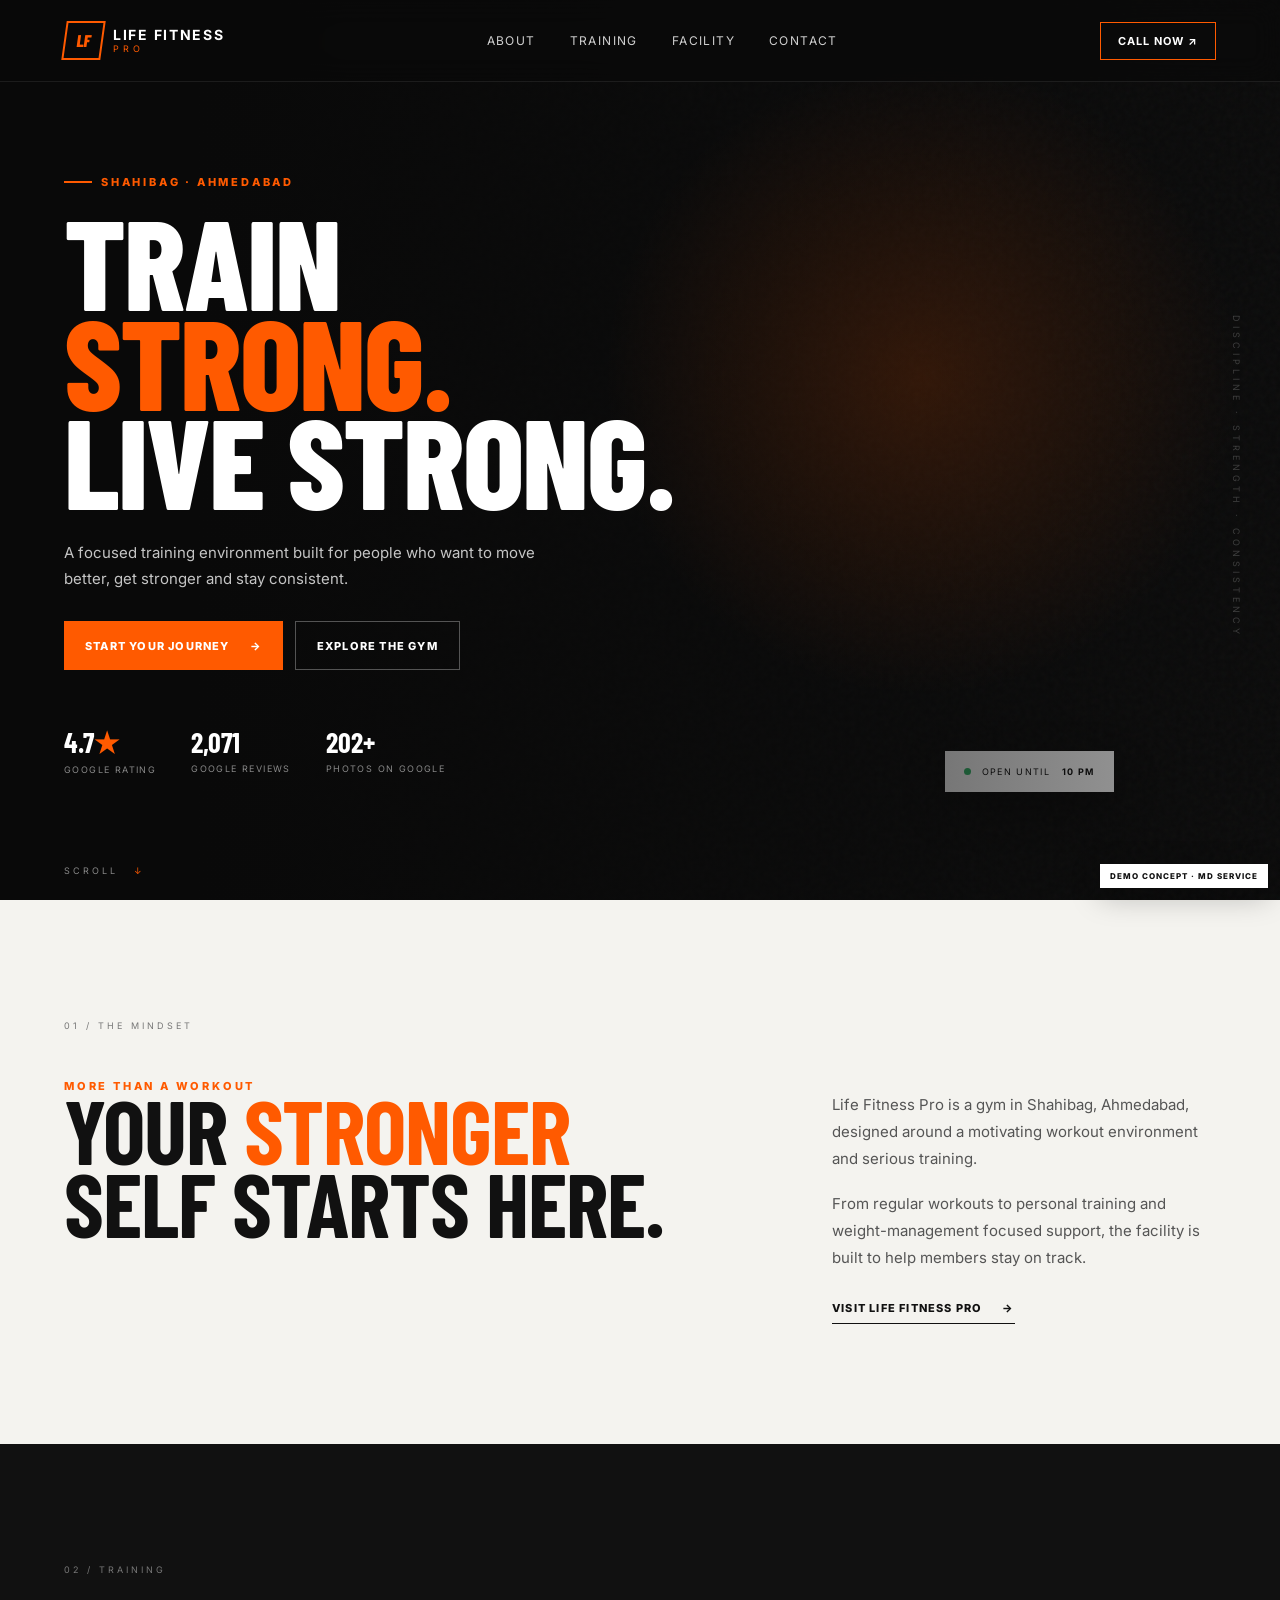
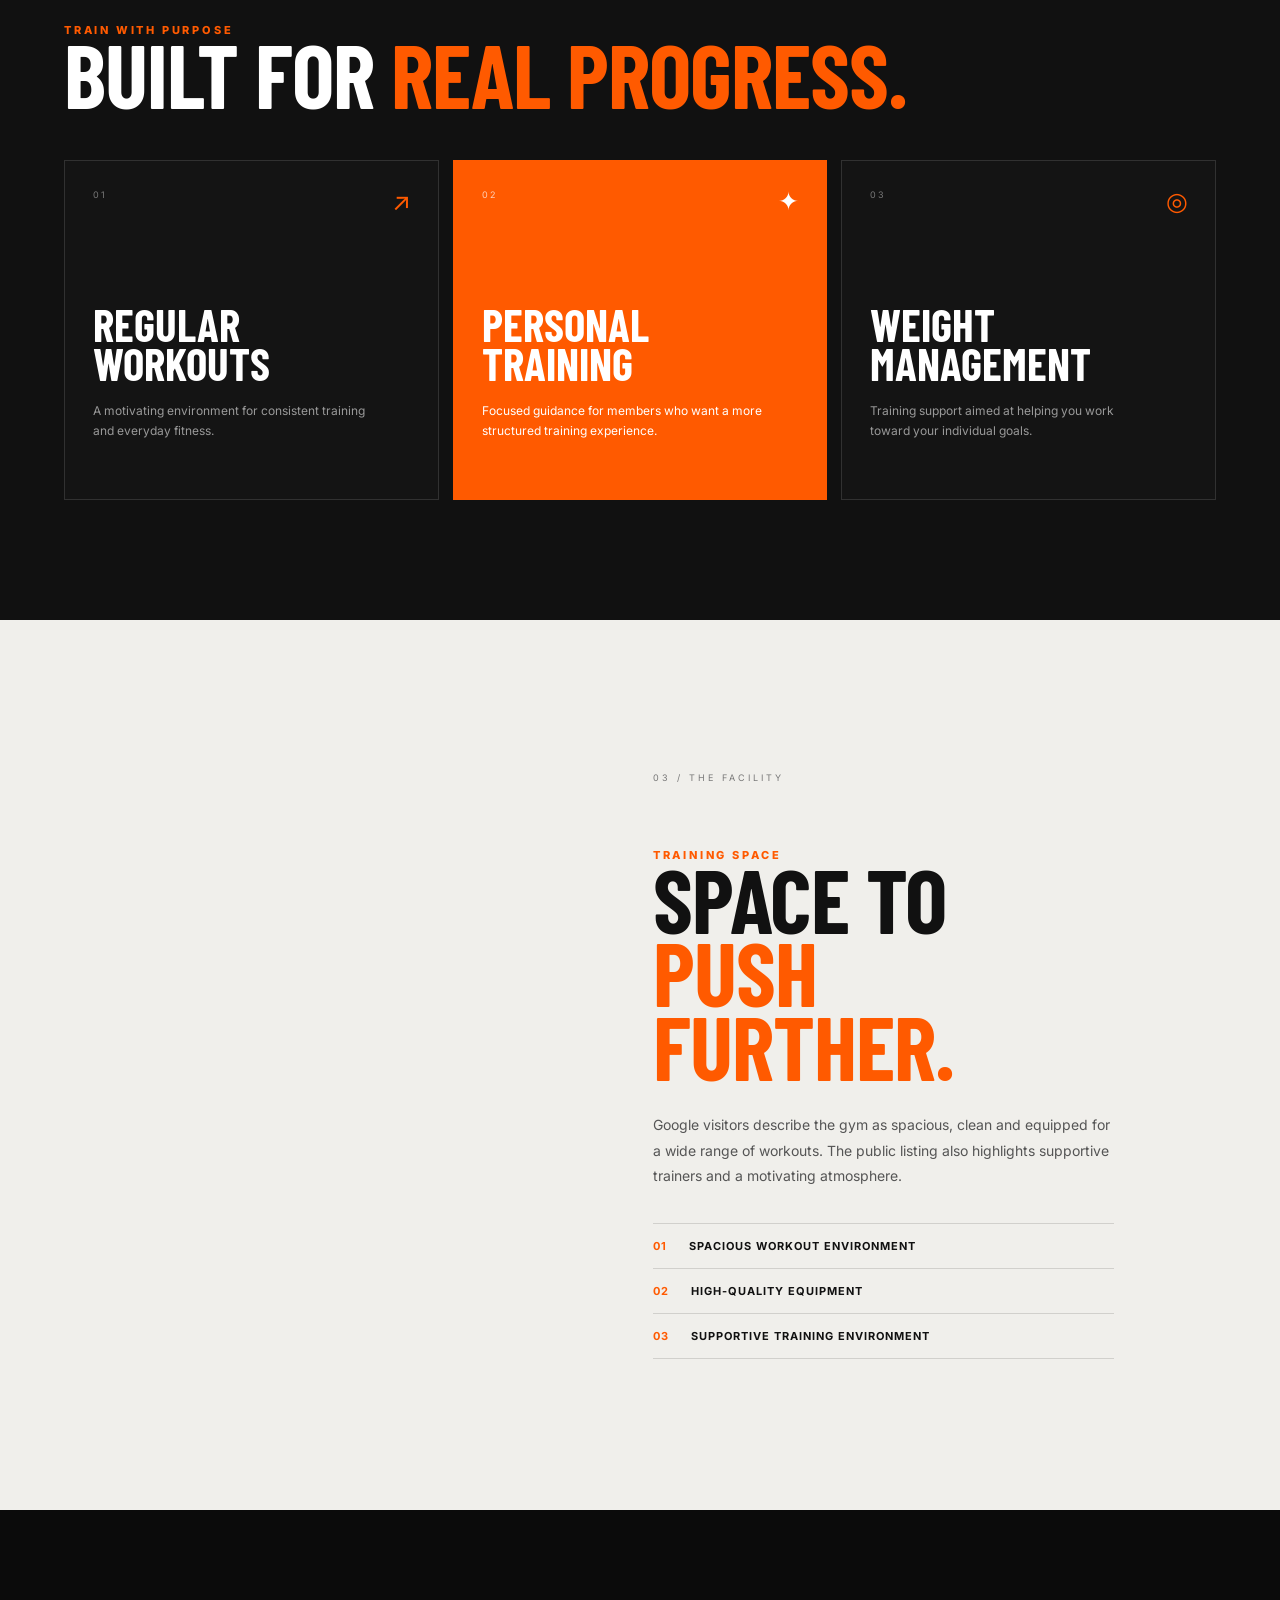
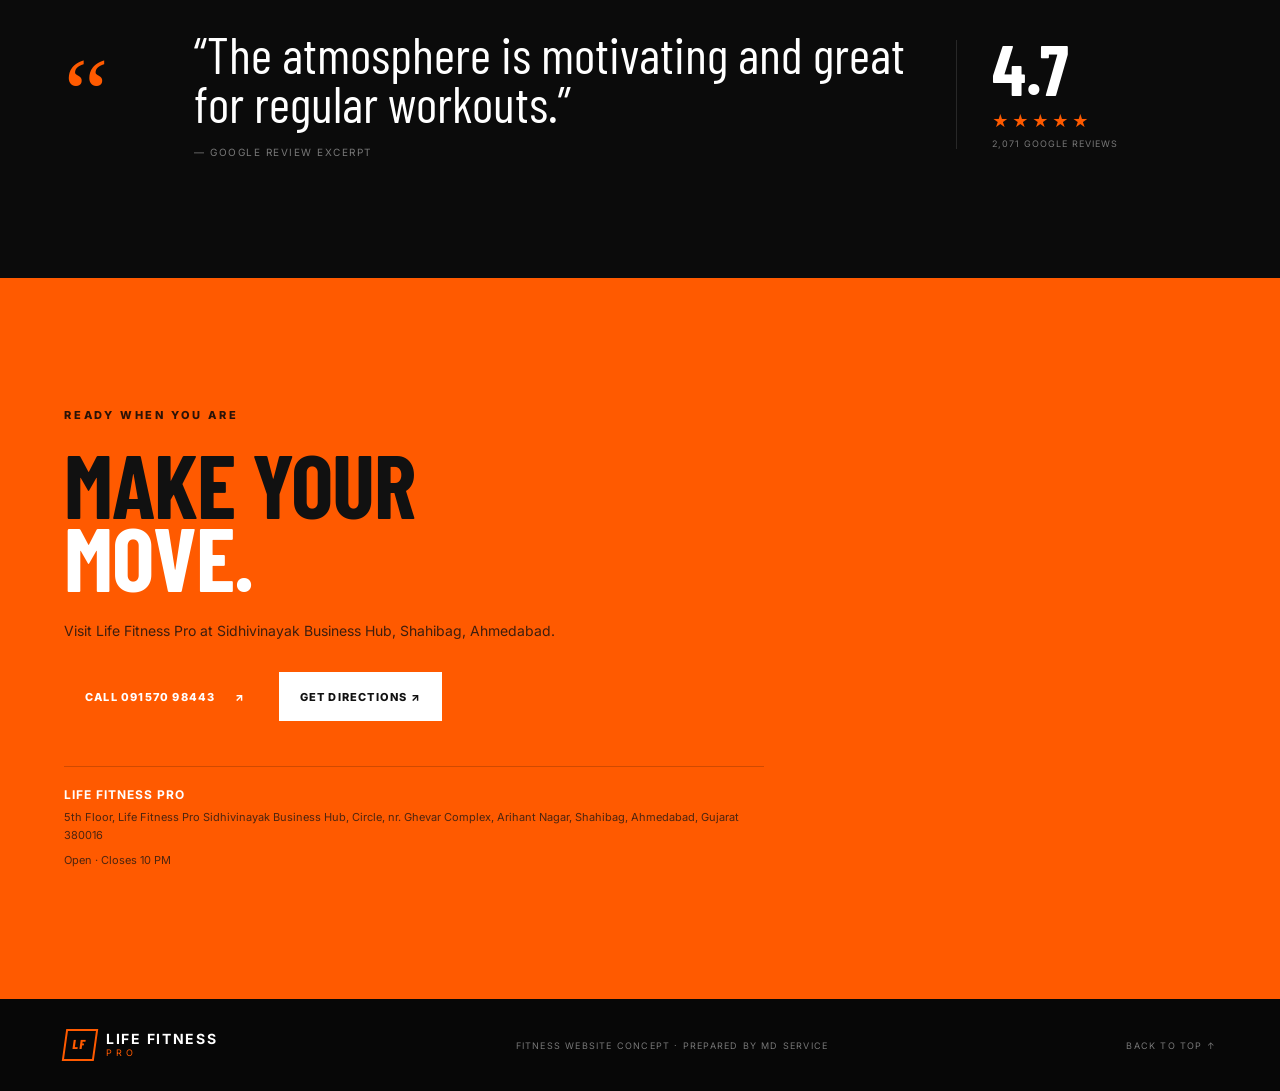
==== index.html @ 83241bb1 "Add files via upload" ====
<!DOCTYPE html>
<html lang="en">
<head>
  <meta charset="UTF-8">
  <meta name="viewport" content="width=device-width, initial-scale=1.0">
  <meta name="theme-color" content="#0b0b0b">
  <meta name="description" content="Life Fitness Pro — modern gym website concept for Shahibag, Ahmedabad.">
  <title>Life Fitness Pro — Train Strong. Live Strong.</title>
  <link rel="preconnect" href="https://fonts.googleapis.com">
  <link rel="preconnect" href="https://fonts.gstatic.com" crossorigin>
  <link href="https://fonts.googleapis.com/css2?family=Barlow+Condensed:wght@500;600;700;800&family=Inter:wght@400;500;600;700;800&display=swap" rel="stylesheet">
  <link rel="stylesheet" href="style.css">
</head>
<body>
  <div class="progress"></div>

  <header class="site-header" id="top">
    <a class="brand" href="#top" aria-label="Life Fitness Pro home">
      <span class="brand-mark">LF</span>
      <span><strong>LIFE FITNESS</strong><small>PRO</small></span>
    </a>
    <nav class="nav" aria-label="Main navigation">
      <a href="#about">About</a>
      <a href="#training">Training</a>
      <a href="#facility">Facility</a>
      <a href="#contact">Contact</a>
    </nav>
    <a class="header-cta" href="tel:+919157098443">Call Now <span>↗</span></a>
    <button class="menu-btn" aria-label="Open menu" aria-expanded="false">☰</button>
  </header>

  <main>
    <section class="hero">
      <div class="hero-noise"></div>
      <div class="hero-content reveal">
        <p class="eyebrow"><span></span> SHAHIBAG · AHMEDABAD</p>
        <h1>TRAIN<br><em>STRONG.</em><br>LIVE STRONG.</h1>
        <p class="hero-copy">A focused training environment built for people who want to move better, get stronger and stay consistent.</p>
        <div class="hero-actions">
          <a class="btn btn-primary" href="tel:+919157098443">Start Your Journey <span>→</span></a>
          <a class="btn btn-ghost" href="#facility">Explore The Gym</a>
        </div>
        <div class="hero-meta">
          <div><strong>4.7<span>★</span></strong><small>Google rating</small></div>
          <div><strong>2,071</strong><small>Google reviews</small></div>
          <div><strong>202+</strong><small>Photos on Google</small></div>
        </div>
      </div>
      <div class="hero-visual" aria-hidden="true">
        <div class="hero-image"></div>
        <div class="vertical-text">DISCIPLINE · STRENGTH · CONSISTENCY</div>
        <div class="floating-card"><span class="pulse"></span> OPEN UNTIL <strong>10 PM</strong></div>
      </div>
      <a class="scroll-cue" href="#about">SCROLL <span>↓</span></a>
    </section>

    <section class="intro section" id="about">
      <div class="section-label reveal">01 / THE MINDSET</div>
      <div class="intro-grid">
        <div class="reveal">
          <p class="kicker">MORE THAN A WORKOUT</p>
          <h2>YOUR <span>STRONGER</span> SELF STARTS HERE.</h2>
        </div>
        <div class="intro-copy reveal">
          <p>Life Fitness Pro is a gym in Shahibag, Ahmedabad, designed around a motivating workout environment and serious training.</p>
          <p>From regular workouts to personal training and weight-management focused support, the facility is built to help members stay on track.</p>
          <a class="text-link" href="#contact">Visit Life Fitness Pro <span>→</span></a>
        </div>
      </div>
    </section>

    <section class="training section" id="training">
      <div class="section-label reveal">02 / TRAINING</div>
      <div class="section-heading reveal">
        <p class="kicker">TRAIN WITH PURPOSE</p>
        <h2>BUILT FOR <span>REAL PROGRESS.</span></h2>
      </div>
      <div class="cards">
        <article class="feature-card reveal">
          <div class="card-number">01</div>
          <div class="card-icon">↗</div>
          <h3>REGULAR<br>WORKOUTS</h3>
          <p>A motivating environment for consistent training and everyday fitness.</p>
        </article>
        <article class="feature-card featured reveal">
          <div class="card-number">02</div>
          <div class="card-icon">✦</div>
          <h3>PERSONAL<br>TRAINING</h3>
          <p>Focused guidance for members who want a more structured training experience.</p>
        </article>
        <article class="feature-card reveal">
          <div class="card-number">03</div>
          <div class="card-icon">◎</div>
          <h3>WEIGHT<br>MANAGEMENT</h3>
          <p>Training support aimed at helping you work toward your individual goals.</p>
        </article>
      </div>
    </section>

    <section class="facility section" id="facility">
      <div class="facility-image reveal"></div>
      <div class="facility-copy reveal">
        <div class="section-label">03 / THE FACILITY</div>
        <p class="kicker">TRAINING SPACE</p>
        <h2>SPACE TO<br><span>PUSH FURTHER.</span></h2>
        <p>Google visitors describe the gym as spacious, clean and equipped for a wide range of workouts. The public listing also highlights supportive trainers and a motivating atmosphere.</p>
        <div class="facility-points">
          <div><span>01</span> Spacious workout environment</div>
          <div><span>02</span> High-quality equipment</div>
          <div><span>03</span> Supportive training environment</div>
        </div>
      </div>
    </section>

    <section class="social-proof section">
      <div class="quote-mark">“</div>
      <div class="quote reveal">
        <p>“The atmosphere is motivating and great for regular workouts.”</p>
        <small>— Google review excerpt</small>
      </div>
      <div class="rating reveal">
        <strong>4.7</strong>
        <span>★★★★★</span>
        <small>2,071 Google reviews</small>
      </div>
    </section>

    <section class="visit section" id="contact">
      <div class="visit-inner reveal">
        <p class="kicker">READY WHEN YOU ARE</p>
        <h2>MAKE YOUR<br><span>MOVE.</span></h2>
        <p>Visit Life Fitness Pro at Sidhivinayak Business Hub, Shahibag, Ahmedabad.</p>
        <div class="visit-actions">
          <a class="btn btn-primary" href="tel:+919157098443">Call 091570 98443 <span>↗</span></a>
          <a class="btn btn-light" href="https://www.google.com/maps/search/?api=1&query=Life%20Fitness%20Pro%2C%20Shahibag%2C%20Ahmedabad" target="_blank" rel="noopener">Get Directions ↗</a>
        </div>
        <div class="address">
          <strong>Life Fitness Pro</strong>
          <span>5th Floor, Life Fitness Pro Sidhivinayak Business Hub, Circle, nr. Ghevar Complex, Arihant Nagar, Shahibag, Ahmedabad, Gujarat 380016</span>
          <span>Open · Closes 10 PM</span>
        </div>
      </div>
    </section>
  </main>

  <footer>
    <div class="brand footer-brand">
      <span class="brand-mark">LF</span>
      <span><strong>LIFE FITNESS</strong><small>PRO</small></span>
    </div>
    <p>Fitness website concept · Prepared by MD Service</p>
    <a href="#top">Back to top ↑</a>
  </footer>

  <div class="demo-badge">DEMO CONCEPT · MD SERVICE</div>
  <script src="script.js"></script>
</body>
</html>
---- style.css ----
*{box-sizing:border-box;margin:0;padding:0}
:root{--orange:#ff5a00;--orange2:#ff7a18;--black:#090909;--dark:#111;--light:#f4f3ef;--muted:#aaa;--line:rgba(255,255,255,.12)}
html{scroll-behavior:smooth}
body{font-family:Inter,Arial,sans-serif;background:var(--black);color:#fff;overflow-x:hidden}
a{text-decoration:none;color:inherit}
.site-header{height:82px;padding:0 5vw;display:flex;align-items:center;justify-content:space-between;position:fixed;top:0;left:0;right:0;z-index:50;background:rgba(9,9,9,.68);backdrop-filter:blur(14px);border-bottom:1px solid rgba(255,255,255,.08)}
.brand{display:flex;align-items:center;gap:10px;line-height:.85}
.brand-mark{display:grid;place-items:center;width:39px;height:39px;border:2px solid var(--orange);color:var(--orange);font-family:"Barlow Condensed";font-weight:800;font-size:17px;transform:skew(-8deg)}
.brand strong{display:block;font-size:14px;letter-spacing:1.7px}
.brand small{display:block;color:var(--orange);font-size:9px;letter-spacing:4px;margin-top:4px}
.nav{display:flex;gap:34px;color:#d0d0d0;font-size:12px;text-transform:uppercase;letter-spacing:1.4px}
.nav a{transition:.25s}.nav a:hover{color:var(--orange)}
.header-cta{border:1px solid var(--orange);padding:11px 17px;font-size:11px;font-weight:700;text-transform:uppercase;letter-spacing:1px;transition:.25s}.header-cta:hover{background:var(--orange)}
.menu-btn{display:none;background:none;border:0;color:#fff;font-size:24px}
.hero{min-height:100svh;position:relative;display:flex;align-items:center;padding:120px 5vw 70px;overflow:hidden;background:#0b0b0b}
.hero:before{content:"";position:absolute;inset:0;background:radial-gradient(circle at 72% 42%,rgba(255,90,0,.16),transparent 30%),linear-gradient(90deg,#090909 15%,rgba(9,9,9,.78) 45%,rgba(9,9,9,.35) 100%);z-index:2}
.hero-noise{position:absolute;inset:0;opacity:.08;background-image:url("data:image/svg+xml,%3Csvg viewBox='0 0 180 180' xmlns='http://www.w3.org/2000/svg'%3E%3Cfilter id='n'%3E%3CfeTurbulence type='fractalNoise' baseFrequency='.9' numOctaves='3' stitchTiles='stitch'/%3E%3C/filter%3E%3Crect width='100%25' height='100%25' filter='url(%23n)' opacity='.6'/%3E%3C/svg%3E")}
.hero-content{position:relative;z-index:4;width:min(660px)}
.eyebrow,.kicker{font-size:11px;letter-spacing:2.8px;color:var(--orange);font-weight:800;text-transform:uppercase}
.eyebrow{display:flex;gap:9px;align-items:center;margin-bottom:22px}.eyebrow span{width:28px;height:2px;background:var(--orange)}
h1,h2,h3{font-family:"Barlow Condensed",Impact,sans-serif;text-transform:uppercase}
h1{font-size:clamp(64px,10vw,138px);line-height:.78;letter-spacing:-2px;font-weight:800}
h1 em{font-style:normal;color:var(--orange)}
.hero-copy{max-width:520px;color:#c5c5c5;line-height:1.7;font-size:15px;margin:30px 0}
.hero-actions{display:flex;gap:12px;flex-wrap:wrap}
.btn{display:inline-flex;align-items:center;justify-content:center;gap:20px;padding:15px 21px;text-transform:uppercase;letter-spacing:1.2px;font-size:11px;font-weight:800;transition:.3s;min-height:49px}
.btn-primary{background:var(--orange);color:#fff}.btn-primary:hover{background:#ff711f;transform:translateY(-2px)}
.btn-ghost{border:1px solid rgba(255,255,255,.3);color:#fff}.btn-ghost:hover{border-color:var(--orange);color:var(--orange)}
.hero-meta{display:flex;gap:35px;margin-top:55px}.hero-meta div{display:flex;flex-direction:column;gap:4px}.hero-meta strong{font-family:"Barlow Condensed";font-size:28px}.hero-meta strong span{color:var(--orange)}.hero-meta small{font-size:9px;text-transform:uppercase;letter-spacing:1.4px;color:#888}
.hero-visual{position:absolute;inset:0;z-index:1}
.hero-image{position:absolute;right:0;top:0;width:64%;height:100%;background-image:url("https://images.unsplash.com/photo-1534438327276-14e5300c3a48?auto=format&fit=crop&w=1600&q=85");background-size:cover;background-position:center;filter:grayscale(1) contrast(1.1)}
.vertical-text{position:absolute;right:3%;top:35%;writing-mode:vertical-rl;color:rgba(255,255,255,.32);font-size:9px;letter-spacing:4px}
.floating-card{position:absolute;right:13%;bottom:12%;z-index:4;background:#fff;color:#111;padding:15px 19px;font-size:9px;letter-spacing:1.3px;box-shadow:0 15px 40px rgba(0,0,0,.35)}.floating-card strong{margin-left:8px}.pulse{display:inline-block;width:7px;height:7px;background:#35b86b;border-radius:50%;margin-right:7px}
.scroll-cue{position:absolute;bottom:24px;left:5vw;z-index:5;font-size:9px;letter-spacing:3px;color:#888}.scroll-cue span{color:var(--orange);margin-left:10px}
.section{padding:120px 5vw}.section-label{font-size:9px;color:#777;letter-spacing:3px;margin-bottom:48px}
.intro{background:var(--light);color:#111}.intro-grid{display:grid;grid-template-columns:1.25fr .75fr;gap:10vw}.intro h2,.section-heading h2,.facility h2,.visit h2{font-size:clamp(54px,7vw,98px);line-height:.82;letter-spacing:-1px}.intro h2 span,.section-heading h2 span,.facility h2 span,.visit h2 span{color:var(--orange)}
.intro-copy{padding-top:12px;max-width:490px}.intro-copy p{font-size:15px;line-height:1.8;color:#555;margin-bottom:18px}.text-link{display:inline-flex;gap:20px;color:#111;font-size:11px;font-weight:800;text-transform:uppercase;letter-spacing:1.2px;margin-top:12px;border-bottom:1px solid #111;padding-bottom:8px}
.training{background:#111}.section-heading{margin-bottom:50px}.cards{display:grid;grid-template-columns:repeat(3,1fr);gap:14px}.feature-card{min-height:340px;border:1px solid var(--line);padding:28px;position:relative;transition:.35s;background:#141414}.feature-card:hover{transform:translateY(-8px);border-color:rgba(255,90,0,.55)}.feature-card.featured{background:var(--orange);border-color:var(--orange)}.card-number{font-size:9px;letter-spacing:2px;color:#777}.featured .card-number{color:#ffd0b5}.card-icon{position:absolute;right:27px;top:25px;font-size:25px;color:var(--orange)}.featured .card-icon{color:#fff}.feature-card h3{font-size:45px;line-height:.86;margin-top:105px}.feature-card p{font-size:12px;line-height:1.7;color:#999;max-width:280px;margin-top:18px}.featured p{color:#fff}
.facility{display:grid;grid-template-columns:1fr 1fr;gap:7vw;background:#f0efeb;color:#111;padding-left:0}.facility-image{min-height:650px;background:url("https://images.unsplash.com/photo-1581009146145-b5ef050c2e1a?auto=format&fit=crop&w=1300&q=85") center/cover;filter:grayscale(1)}.facility-copy{padding:25px 8vw 25px 0;display:flex;flex-direction:column;justify-content:center}.facility-copy .section-label{color:#777;margin-bottom:65px}.facility-copy>p:not(.kicker){color:#555;line-height:1.8;font-size:14px;max-width:540px;margin-top:30px}.facility-points{border-top:1px solid #d1d0cc;margin-top:35px}.facility-points div{padding:15px 0;border-bottom:1px solid #d1d0cc;font-size:11px;text-transform:uppercase;letter-spacing:1px;font-weight:700}.facility-points span{color:var(--orange);margin-right:18px}
.social-proof{display:grid;grid-template-columns:100px 1fr 260px;align-items:center;gap:30px;background:#0b0b0b}.quote-mark{font-family:Georgia;font-size:100px;color:var(--orange);line-height:.5}.quote p{font-family:"Barlow Condensed";font-size:clamp(32px,4vw,55px);line-height:.95;max-width:760px}.quote small{display:block;color:#777;margin-top:18px;font-size:10px;text-transform:uppercase;letter-spacing:1.5px}.rating{border-left:1px solid var(--line);padding-left:35px;display:flex;flex-direction:column}.rating strong{font-family:"Barlow Condensed";font-size:70px;line-height:.8}.rating span{color:var(--orange);letter-spacing:3px;margin:15px 0 7px}.rating small{font-size:9px;color:#777;text-transform:uppercase;letter-spacing:1px}
.visit{background:var(--orange);padding:130px 5vw}.visit-inner{max-width:850px}.visit .kicker{color:#2b1307}.visit h2{margin:25px 0;color:#111}.visit h2 span{color:#fff}.visit p:not(.kicker){color:#3e1e0e;max-width:600px;line-height:1.7;font-size:14px}.visit-actions{display:flex;gap:12px;margin-top:30px;flex-wrap:wrap}.btn-light{background:#fff;color:#111}.btn-light:hover{background:#111;color:#fff}.address{display:flex;flex-direction:column;gap:7px;margin-top:45px;border-top:1px solid rgba(0,0,0,.18);padding-top:20px;max-width:700px}.address strong{text-transform:uppercase;letter-spacing:1px;font-size:12px}.address span{font-size:11px;line-height:1.6;color:#4d250f}
footer{display:flex;justify-content:space-between;align-items:center;padding:30px 5vw;background:#070707;color:#777;font-size:9px;text-transform:uppercase;letter-spacing:1.2px}.footer-brand{color:#fff}.footer-brand .brand-mark{width:32px;height:32px;font-size:13px}
.demo-badge{position:fixed;bottom:12px;right:12px;z-index:100;background:#fff;color:#111;padding:7px 10px;font-size:8px;letter-spacing:1px;font-weight:800;box-shadow:0 8px 30px #0004}
.progress{position:fixed;top:0;left:0;width:0;height:3px;background:var(--orange);z-index:100}
.reveal{opacity:0;transform:translateY(25px);transition:opacity .8s ease,transform .8s ease}.reveal.visible{opacity:1;transform:none}
@media(max-width:800px){
 .site-header{height:68px;padding:0 5vw}.nav,.header-cta{display:none}.menu-btn{display:block}
 .hero{padding-top:100px;align-items:flex-end;min-height:92svh}.hero-image{width:100%;opacity:.38}.hero:before{background:linear-gradient(180deg,rgba(9,9,9,.7) 0%,rgba(9,9,9,.65) 38%,#090909 88%)}
 .hero-content{padding-bottom:25px}.hero-copy{font-size:13px;margin:23px 0}.hero-meta{margin-top:35px;gap:20px}.hero-meta strong{font-size:23px}.hero-meta small{font-size:7px}.floating-card{right:5%;bottom:7%;padding:11px}.vertical-text{display:none}
 .nav.open{display:flex;position:absolute;top:68px;left:0;right:0;padding:20px 5vw;background:#111;flex-direction:column;gap:20px}
 .section{padding:80px 6vw}.section-label{margin-bottom:35px}.intro-grid,.cards,.facility,.social-proof{grid-template-columns:1fr}.intro-copy{padding-top:0}.cards{gap:10px}.feature-card{min-height:285px}.feature-card h3{margin-top:85px}.facility-image{min-height:420px}.facility-copy{padding:70px 6vw}.facility-copy .section-label{margin-bottom:40px}.social-proof{gap:25px}.rating{border-left:0;border-top:1px solid var(--line);padding:25px 0 0}.visit{padding:90px 6vw}footer{flex-direction:column;align-items:flex-start;gap:20px}
 .demo-badge{font-size:7px}
}
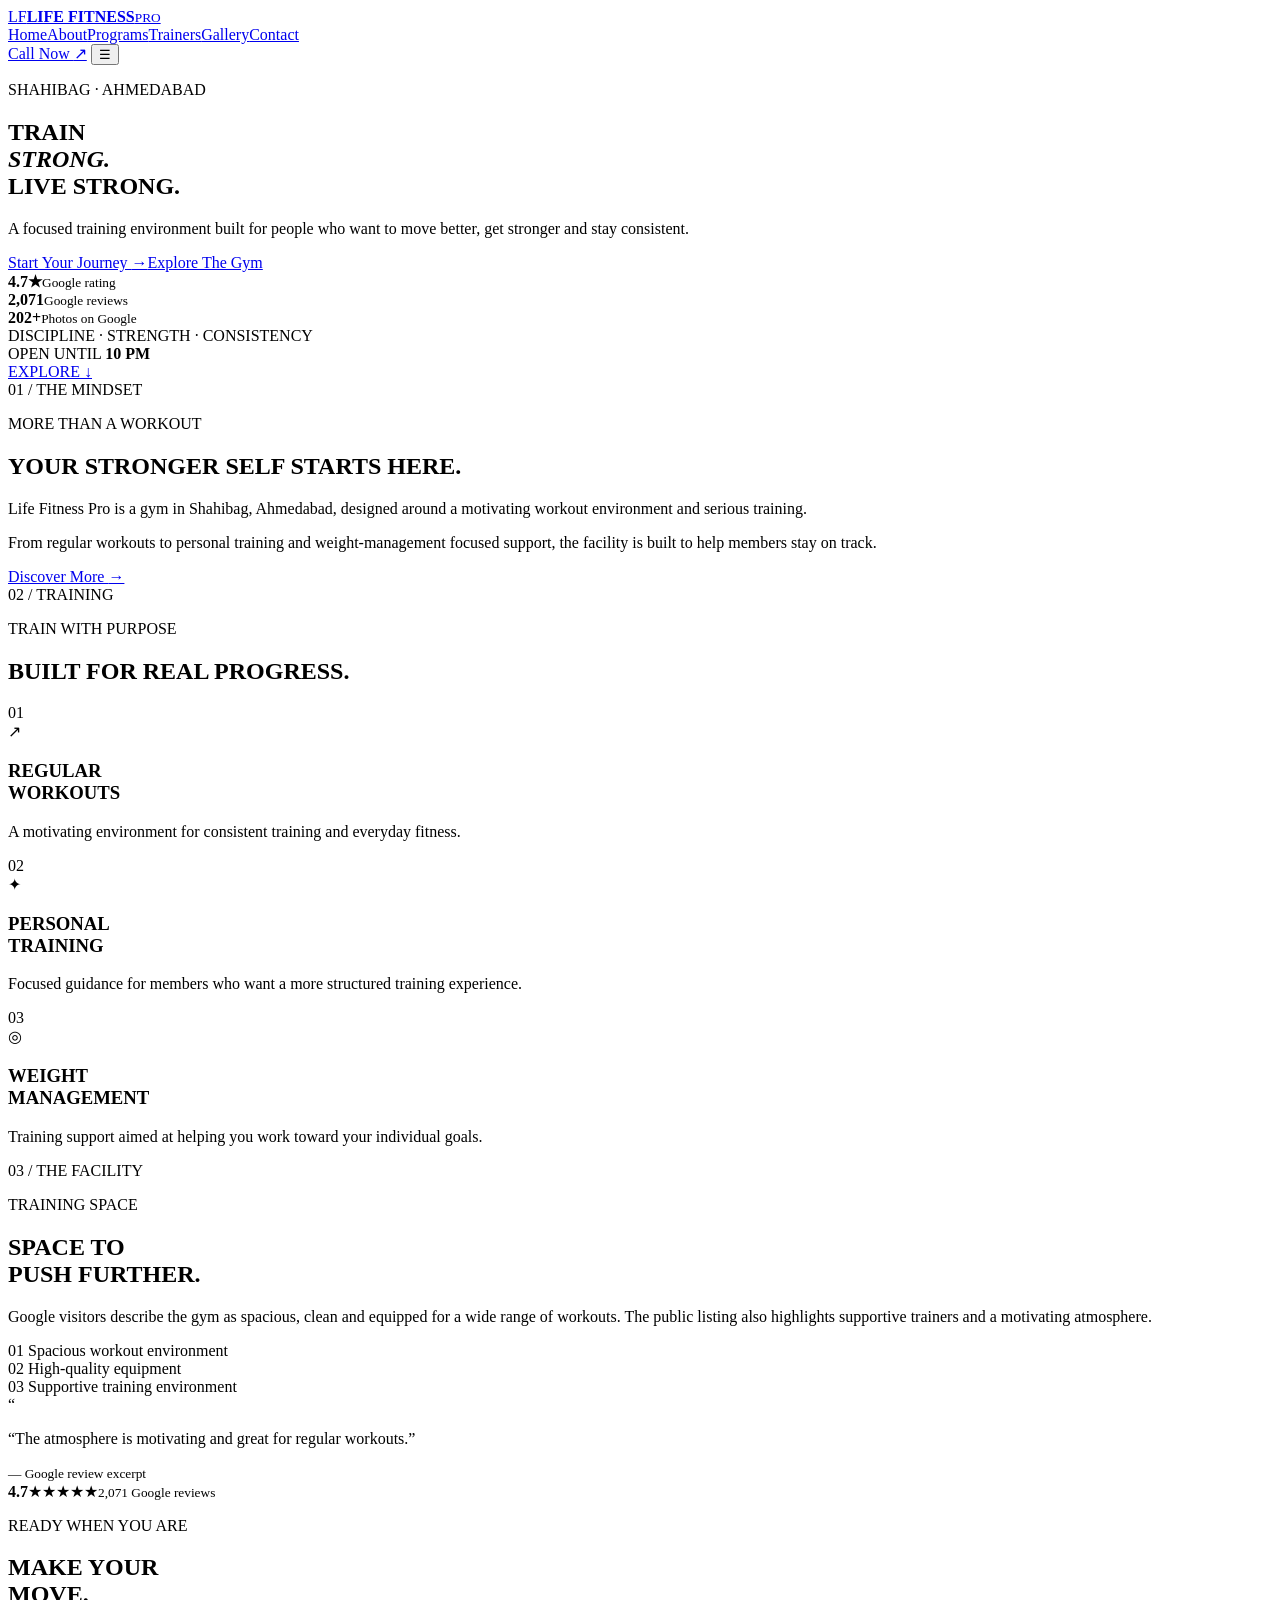
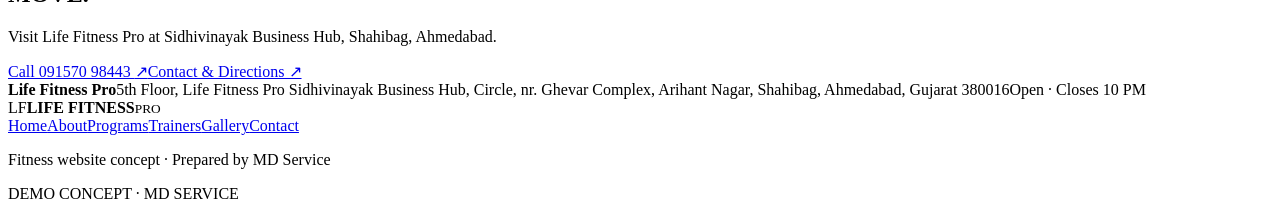
==== commit df058c92: "Add files via upload" ====
--- a/index.html
+++ b/index.html
@@ -1,158 +1,27 @@
 <!DOCTYPE html>
 <html lang="en">
 <head>
-  <meta charset="UTF-8">
-  <meta name="viewport" content="width=device-width, initial-scale=1.0">
-  <meta name="theme-color" content="#0b0b0b">
-  <meta name="description" content="Life Fitness Pro — modern gym website concept for Shahibag, Ahmedabad.">
-  <title>Life Fitness Pro — Train Strong. Live Strong.</title>
-  <link rel="preconnect" href="https://fonts.googleapis.com">
-  <link rel="preconnect" href="https://fonts.gstatic.com" crossorigin>
-  <link href="https://fonts.googleapis.com/css2?family=Barlow+Condensed:wght@500;600;700;800&family=Inter:wght@400;500;600;700;800&display=swap" rel="stylesheet">
-  <link rel="stylesheet" href="style.css">
-</head>
-<body>
-  <div class="progress"></div>
-
-  <header class="site-header" id="top">
-    <a class="brand" href="#top" aria-label="Life Fitness Pro home">
-      <span class="brand-mark">LF</span>
-      <span><strong>LIFE FITNESS</strong><small>PRO</small></span>
-    </a>
-    <nav class="nav" aria-label="Main navigation">
-      <a href="#about">About</a>
-      <a href="#training">Training</a>
-      <a href="#facility">Facility</a>
-      <a href="#contact">Contact</a>
-    </nav>
-    <a class="header-cta" href="tel:+919157098443">Call Now <span>↗</span></a>
-    <button class="menu-btn" aria-label="Open menu" aria-expanded="false">☰</button>
-  </header>
-
-  <main>
-    <section class="hero">
-      <div class="hero-noise"></div>
-      <div class="hero-content reveal">
-        <p class="eyebrow"><span></span> SHAHIBAG · AHMEDABAD</p>
-        <h1>TRAIN<br><em>STRONG.</em><br>LIVE STRONG.</h1>
-        <p class="hero-copy">A focused training environment built for people who want to move better, get stronger and stay consistent.</p>
-        <div class="hero-actions">
-          <a class="btn btn-primary" href="tel:+919157098443">Start Your Journey <span>→</span></a>
-          <a class="btn btn-ghost" href="#facility">Explore The Gym</a>
-        </div>
-        <div class="hero-meta">
-          <div><strong>4.7<span>★</span></strong><small>Google rating</small></div>
-          <div><strong>2,071</strong><small>Google reviews</small></div>
-          <div><strong>202+</strong><small>Photos on Google</small></div>
-        </div>
-      </div>
-      <div class="hero-visual" aria-hidden="true">
-        <div class="hero-image"></div>
-        <div class="vertical-text">DISCIPLINE · STRENGTH · CONSISTENCY</div>
-        <div class="floating-card"><span class="pulse"></span> OPEN UNTIL <strong>10 PM</strong></div>
-      </div>
-      <a class="scroll-cue" href="#about">SCROLL <span>↓</span></a>
-    </section>
-
-    <section class="intro section" id="about">
-      <div class="section-label reveal">01 / THE MINDSET</div>
-      <div class="intro-grid">
-        <div class="reveal">
-          <p class="kicker">MORE THAN A WORKOUT</p>
-          <h2>YOUR <span>STRONGER</span> SELF STARTS HERE.</h2>
-        </div>
-        <div class="intro-copy reveal">
-          <p>Life Fitness Pro is a gym in Shahibag, Ahmedabad, designed around a motivating workout environment and serious training.</p>
-          <p>From regular workouts to personal training and weight-management focused support, the facility is built to help members stay on track.</p>
-          <a class="text-link" href="#contact">Visit Life Fitness Pro <span>→</span></a>
-        </div>
-      </div>
-    </section>
-
-    <section class="training section" id="training">
-      <div class="section-label reveal">02 / TRAINING</div>
-      <div class="section-heading reveal">
-        <p class="kicker">TRAIN WITH PURPOSE</p>
-        <h2>BUILT FOR <span>REAL PROGRESS.</span></h2>
-      </div>
-      <div class="cards">
-        <article class="feature-card reveal">
-          <div class="card-number">01</div>
-          <div class="card-icon">↗</div>
-          <h3>REGULAR<br>WORKOUTS</h3>
-          <p>A motivating environment for consistent training and everyday fitness.</p>
-        </article>
-        <article class="feature-card featured reveal">
-          <div class="card-number">02</div>
-          <div class="card-icon">✦</div>
-          <h3>PERSONAL<br>TRAINING</h3>
-          <p>Focused guidance for members who want a more structured training experience.</p>
-        </article>
-        <article class="feature-card reveal">
-          <div class="card-number">03</div>
-          <div class="card-icon">◎</div>
-          <h3>WEIGHT<br>MANAGEMENT</h3>
-          <p>Training support aimed at helping you work toward your individual goals.</p>
-        </article>
-      </div>
-    </section>
-
-    <section class="facility section" id="facility">
-      <div class="facility-image reveal"></div>
-      <div class="facility-copy reveal">
-        <div class="section-label">03 / THE FACILITY</div>
-        <p class="kicker">TRAINING SPACE</p>
-        <h2>SPACE TO<br><span>PUSH FURTHER.</span></h2>
-        <p>Google visitors describe the gym as spacious, clean and equipped for a wide range of workouts. The public listing also highlights supportive trainers and a motivating atmosphere.</p>
-        <div class="facility-points">
-          <div><span>01</span> Spacious workout environment</div>
-          <div><span>02</span> High-quality equipment</div>
-          <div><span>03</span> Supportive training environment</div>
-        </div>
-      </div>
-    </section>
-
-    <section class="social-proof section">
-      <div class="quote-mark">“</div>
-      <div class="quote reveal">
-        <p>“The atmosphere is motivating and great for regular workouts.”</p>
-        <small>— Google review excerpt</small>
-      </div>
-      <div class="rating reveal">
-        <strong>4.7</strong>
-        <span>★★★★★</span>
-        <small>2,071 Google reviews</small>
-      </div>
-    </section>
-
-    <section class="visit section" id="contact">
-      <div class="visit-inner reveal">
-        <p class="kicker">READY WHEN YOU ARE</p>
-        <h2>MAKE YOUR<br><span>MOVE.</span></h2>
-        <p>Visit Life Fitness Pro at Sidhivinayak Business Hub, Shahibag, Ahmedabad.</p>
-        <div class="visit-actions">
-          <a class="btn btn-primary" href="tel:+919157098443">Call 091570 98443 <span>↗</span></a>
-          <a class="btn btn-light" href="https://www.google.com/maps/search/?api=1&query=Life%20Fitness%20Pro%2C%20Shahibag%2C%20Ahmedabad" target="_blank" rel="noopener">Get Directions ↗</a>
-        </div>
-        <div class="address">
-          <strong>Life Fitness Pro</strong>
-          <span>5th Floor, Life Fitness Pro Sidhivinayak Business Hub, Circle, nr. Ghevar Complex, Arihant Nagar, Shahibag, Ahmedabad, Gujarat 380016</span>
-          <span>Open · Closes 10 PM</span>
-        </div>
-      </div>
-    </section>
-  </main>
-
-  <footer>
-    <div class="brand footer-brand">
-      <span class="brand-mark">LF</span>
-      <span><strong>LIFE FITNESS</strong><small>PRO</small></span>
-    </div>
-    <p>Fitness website concept · Prepared by MD Service</p>
-    <a href="#top">Back to top ↑</a>
-  </footer>
-
-  <div class="demo-badge">DEMO CONCEPT · MD SERVICE</div>
-  <script src="script.js"></script>
-</body>
-</html>
+<meta charset="UTF-8">
+<meta name="viewport" content="width=device-width, initial-scale=1.0">
+<meta name="theme-color" content="#0b0b0b">
+<meta name="description" content="Life Fitness Pro — gym and fitness training in Shahibag, Ahmedabad.">
+<title>Life Fitness Pro — Train Strong. Live Strong.</title>
+<link rel="preconnect" href="https://fonts.googleapis.com">
+<link rel="preconnect" href="https://fonts.gstatic.com" crossorigin>
+<link href="https://fonts.googleapis.com/css2?family=Barlow+Condensed:wght@500;600;700;800&family=Inter:wght@400;500;600;700;800&display=swap" rel="stylesheet">
+<link rel="stylesheet" href="css/style.css">
+</head><body data-page="home"><header class="site-header">
+<a class="brand" href="index.html" aria-label="Life Fitness Pro home"><span class="brand-mark">LF</span><span><strong>LIFE FITNESS</strong><small>PRO</small></span></a>
+<nav class="nav" aria-label="Main navigation">
+<a data-page="home" href="index.html">Home</a><a data-page="about" href="about.html">About</a><a data-page="programs" href="programs.html">Programs</a><a data-page="trainers" href="trainers.html">Trainers</a><a data-page="gallery" href="gallery.html">Gallery</a><a data-page="contact" href="contact.html">Contact</a>
+</nav>
+<a class="header-cta" href="tel:+919157098443">Call Now <span>↗</span></a>
+<button class="menu-btn" aria-label="Open menu" aria-expanded="false">☰</button></header><div class="progress"></div>
+<main>
+<section class="hero"><div class="hero-noise"></div><div class="hero-content reveal"><p class="eyebrow"><span></span> SHAHIBAG · AHMEDABAD</p><h1>TRAIN<br><em>STRONG.</em><br>LIVE STRONG.</h1><p class="hero-copy">A focused training environment built for people who want to move better, get stronger and stay consistent.</p><div class="hero-actions"><a class="btn btn-primary" href="contact.html">Start Your Journey <span>→</span></a><a class="btn btn-ghost" href="about.html">Explore The Gym</a></div><div class="hero-meta"><div><strong>4.7<span>★</span></strong><small>Google rating</small></div><div><strong>2,071</strong><small>Google reviews</small></div><div><strong>202+</strong><small>Photos on Google</small></div></div></div><div class="hero-visual" aria-hidden="true"><div class="hero-image"></div><div class="vertical-text">DISCIPLINE · STRENGTH · CONSISTENCY</div><div class="floating-card"><span class="pulse"></span> OPEN UNTIL <strong>10 PM</strong></div></div><a class="scroll-cue" href="about.html">EXPLORE <span>↓</span></a></section>
+<section class="intro section"><div class="section-label reveal">01 / THE MINDSET</div><div class="intro-grid"><div class="reveal"><p class="kicker">MORE THAN A WORKOUT</p><h2>YOUR <span>STRONGER</span> SELF STARTS HERE.</h2></div><div class="intro-copy reveal"><p>Life Fitness Pro is a gym in Shahibag, Ahmedabad, designed around a motivating workout environment and serious training.</p><p>From regular workouts to personal training and weight-management focused support, the facility is built to help members stay on track.</p><a class="text-link" href="about.html">Discover More <span>→</span></a></div></div></section>
+<section class="training section"><div class="section-label reveal">02 / TRAINING</div><div class="section-heading reveal"><p class="kicker">TRAIN WITH PURPOSE</p><h2>BUILT FOR <span>REAL PROGRESS.</span></h2></div><div class="cards"><article class="feature-card reveal"><div class="card-number">01</div><div class="card-icon">↗</div><h3>REGULAR<br>WORKOUTS</h3><p>A motivating environment for consistent training and everyday fitness.</p></article><article class="feature-card featured reveal"><div class="card-number">02</div><div class="card-icon">✦</div><h3>PERSONAL<br>TRAINING</h3><p>Focused guidance for members who want a more structured training experience.</p></article><article class="feature-card reveal"><div class="card-number">03</div><div class="card-icon">◎</div><h3>WEIGHT<br>MANAGEMENT</h3><p>Training support aimed at helping you work toward your individual goals.</p></article></div></section>
+<section class="facility section"><div class="facility-image reveal"></div><div class="facility-copy reveal"><div class="section-label">03 / THE FACILITY</div><p class="kicker">TRAINING SPACE</p><h2>SPACE TO<br><span>PUSH FURTHER.</span></h2><p>Google visitors describe the gym as spacious, clean and equipped for a wide range of workouts. The public listing also highlights supportive trainers and a motivating atmosphere.</p><div class="facility-points"><div><span>01</span> Spacious workout environment</div><div><span>02</span> High-quality equipment</div><div><span>03</span> Supportive training environment</div></div></div></section>
+<section class="social-proof section"><div class="quote-mark">“</div><div class="quote reveal"><p>“The atmosphere is motivating and great for regular workouts.”</p><small>— Google review excerpt</small></div><div class="rating reveal"><strong>4.7</strong><span>★★★★★</span><small>2,071 Google reviews</small></div></section>
+<section class="visit section"><div class="visit-inner reveal"><p class="kicker">READY WHEN YOU ARE</p><h2>MAKE YOUR<br><span>MOVE.</span></h2><p>Visit Life Fitness Pro at Sidhivinayak Business Hub, Shahibag, Ahmedabad.</p><div class="visit-actions"><a class="btn btn-primary" href="tel:+919157098443">Call 091570 98443 <span>↗</span></a><a class="btn btn-light" href="contact.html">Contact & Directions ↗</a></div><div class="address"><strong>Life Fitness Pro</strong><span>5th Floor, Life Fitness Pro Sidhivinayak Business Hub, Circle, nr. Ghevar Complex, Arihant Nagar, Shahibag, Ahmedabad, Gujarat 380016</span><span>Open · Closes 10 PM</span></div></div></section>
+</main><footer><div class="brand footer-brand"><span class="brand-mark">LF</span><span><strong>LIFE FITNESS</strong><small>PRO</small></span></div><div class="footer-links"><a href="index.html">Home</a><a href="about.html">About</a><a href="programs.html">Programs</a><a href="trainers.html">Trainers</a><a href="gallery.html">Gallery</a><a href="contact.html">Contact</a></div><p>Fitness website concept · Prepared by MD Service</p></footer><div class="demo-badge">DEMO CONCEPT · MD SERVICE</div><script src="js/script.js"></script></body></html>
